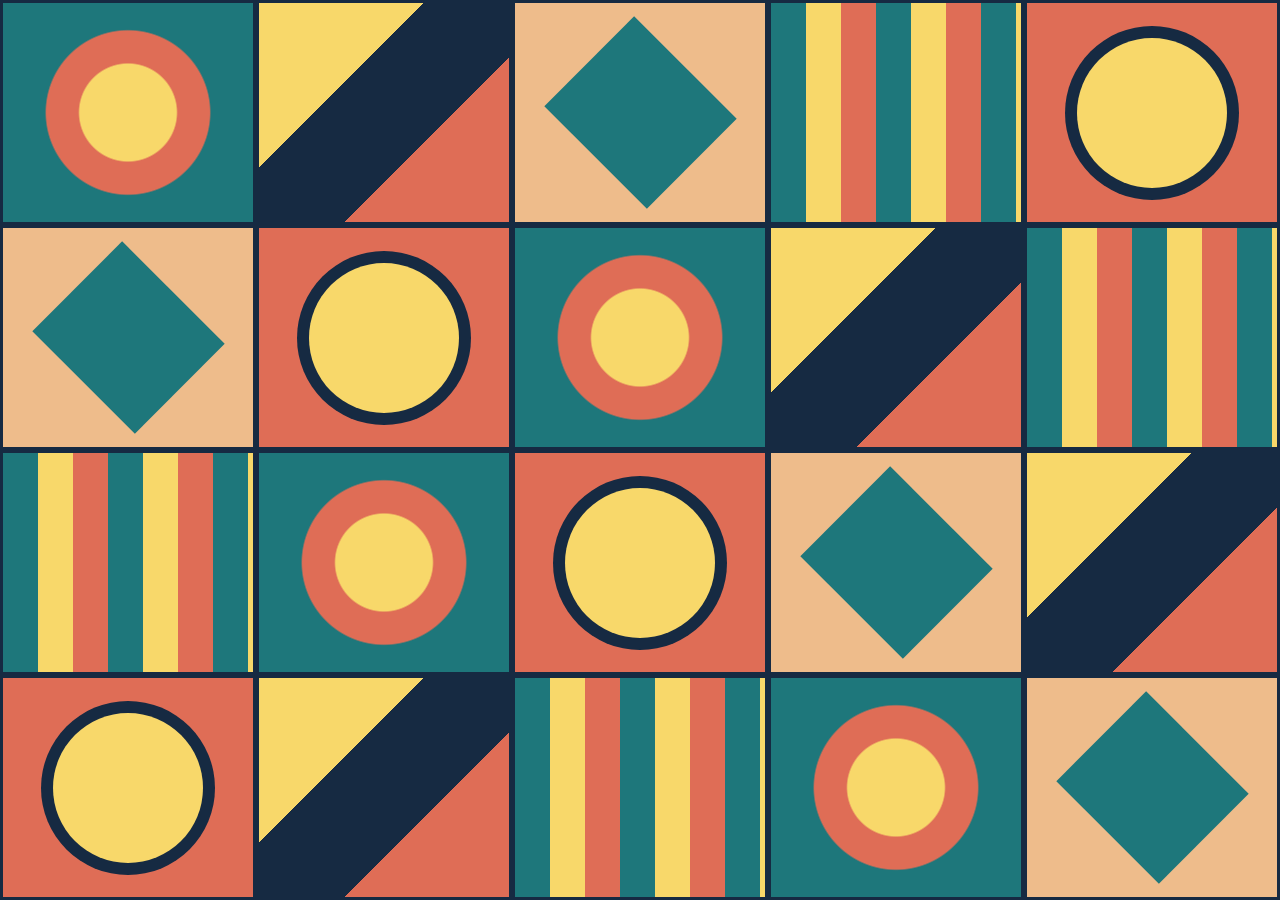
==== quilt/index.html @ cf6ec609 "Add files via upload" ====
<!DOCTYPE html>
<html lang="en">
<head>
  <meta charset="UTF-8">
  <title>Geometric Quilt</title>
  <meta name="viewport" content="width=device-width,initial-scale=1">
  <link rel="stylesheet" href="css/style.css">
</head>
<body>
  <div class="quilt">
    <div class="tile circle"></div>
    <div class="tile diagonal"></div>
    <div class="tile diamond"></div>
    <div class="tile stripes"></div>
    <div class="tile sun"></div>
    <div class="tile diamond"></div>
    <div class="tile sun"></div>
    <div class="tile circle"></div>
    <div class="tile diagonal"></div>
    <div class="tile stripes"></div>
    <div class="tile stripes"></div>
    <div class="tile circle"></div>
    <div class="tile sun"></div>
    <div class="tile diamond"></div>
    <div class="tile diagonal"></div>
    <div class="tile sun"></div>
    <div class="tile diagonal"></div>
    <div class="tile stripes"></div>
    <div class="tile circle"></div>
    <div class="tile diamond"></div>
  </div>
</body>
</html>
---- quilt/css/style.css ----
* {
  margin: 0;
}

body {
  background-color: #162a42;
}

.quilt {
  display: grid;
  grid-template-columns: repeat(5, 1fr);
  grid-template-rows: repeat(4, 1fr);
  width: 100%;
  min-height: 100vh;
}

.tile {
  position: relative;
  overflow: hidden;
  border: 3px solid #162a42;
  box-sizing: border-box;
}

.circle {
  background: radial-gradient(circle, #f8d86a 0 29%, #df6d56 30% 49%, #1e777b 50%);
}

.diagonal {
  background: linear-gradient(135deg, #f8d86a 0 35%, #162a42 35% 65%, #df6d56 65%);
}

.diamond {
  background: #eebc8b;
}

.diamond::after {
  content: "";
  position: absolute;
  width: 58%;
  height: 58%;
  top: 21%;
  left: 21%;
  background: #1e777b;
  transform: rotate(45deg);
}

.stripes {
  background: repeating-linear-gradient(90deg, #1e777b 0 14%, #f8d86a 14% 28%, #df6d56 28% 42%);
}

.sun {
  background: #df6d56;
}

.sun::after {
  content: "";
  position: absolute;
  width: 60%;
  aspect-ratio: 1;
  top: 50%;
  left: 50%;
  transform: translate(-50%, -50%);
  border-radius: 50%;
  background: #f8d86a;
  box-shadow: 0 0 0 12px #162a42;
}

@media (max-width: 600px) {
  .quilt {
    grid-template-columns: repeat(4, 1fr);
    grid-template-rows: repeat(5, 1fr);
  }
}
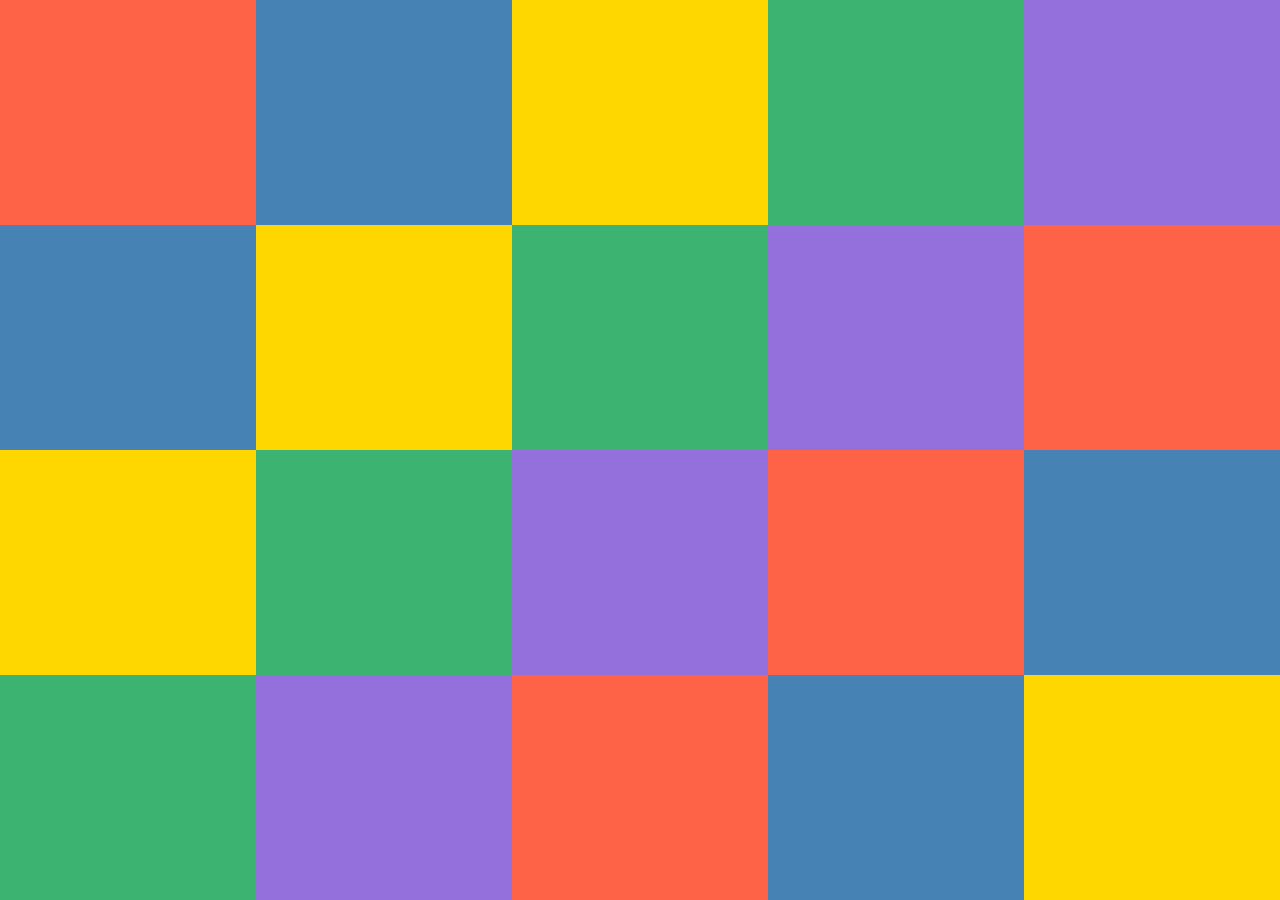
==== commit f50b3d2b: "Add files via upload" ====
--- a/quilt/index.html
+++ b/quilt/index.html
@@ -2,32 +2,32 @@
 <html lang="en">
 <head>
   <meta charset="UTF-8">
-  <title>Geometric Quilt</title>
+  <title>Quilt</title>
   <meta name="viewport" content="width=device-width,initial-scale=1">
   <link rel="stylesheet" href="css/style.css">
 </head>
 <body>
   <div class="quilt">
-    <div class="tile circle"></div>
-    <div class="tile diagonal"></div>
-    <div class="tile diamond"></div>
-    <div class="tile stripes"></div>
-    <div class="tile sun"></div>
-    <div class="tile diamond"></div>
-    <div class="tile sun"></div>
-    <div class="tile circle"></div>
-    <div class="tile diagonal"></div>
-    <div class="tile stripes"></div>
-    <div class="tile stripes"></div>
-    <div class="tile circle"></div>
-    <div class="tile sun"></div>
-    <div class="tile diamond"></div>
-    <div class="tile diagonal"></div>
-    <div class="tile sun"></div>
-    <div class="tile diagonal"></div>
-    <div class="tile stripes"></div>
-    <div class="tile circle"></div>
-    <div class="tile diamond"></div>
+    <div class="red"></div>
+    <div class="blue"></div>
+    <div class="yellow"></div>
+    <div class="green"></div>
+    <div class="purple"></div>
+    <div class="blue"></div>
+    <div class="yellow"></div>
+    <div class="green"></div>
+    <div class="purple"></div>
+    <div class="red"></div>
+    <div class="yellow"></div>
+    <div class="green"></div>
+    <div class="purple"></div>
+    <div class="red"></div>
+    <div class="blue"></div>
+    <div class="green"></div>
+    <div class="purple"></div>
+    <div class="red"></div>
+    <div class="blue"></div>
+    <div class="yellow"></div>
   </div>
 </body>
 </html>
--- a/quilt/css/style.css
+++ b/quilt/css/style.css
@@ -1,73 +1,17 @@
 * {
   margin: 0;
-}
-
-body {
-  background-color: #162a42;
 }
 
 .quilt {
   display: grid;
   grid-template-columns: repeat(5, 1fr);
   grid-template-rows: repeat(4, 1fr);
-  width: 100%;
-  min-height: 100vh;
+  width: 100vw;
+  height: 100vh;
 }
 
-.tile {
-  position: relative;
-  overflow: hidden;
-  border: 3px solid #162a42;
-  box-sizing: border-box;
-}
-
-.circle {
-  background: radial-gradient(circle, #f8d86a 0 29%, #df6d56 30% 49%, #1e777b 50%);
-}
-
-.diagonal {
-  background: linear-gradient(135deg, #f8d86a 0 35%, #162a42 35% 65%, #df6d56 65%);
-}
-
-.diamond {
-  background: #eebc8b;
-}
-
-.diamond::after {
-  content: "";
-  position: absolute;
-  width: 58%;
-  height: 58%;
-  top: 21%;
-  left: 21%;
-  background: #1e777b;
-  transform: rotate(45deg);
-}
-
-.stripes {
-  background: repeating-linear-gradient(90deg, #1e777b 0 14%, #f8d86a 14% 28%, #df6d56 28% 42%);
-}
-
-.sun {
-  background: #df6d56;
-}
-
-.sun::after {
-  content: "";
-  position: absolute;
-  width: 60%;
-  aspect-ratio: 1;
-  top: 50%;
-  left: 50%;
-  transform: translate(-50%, -50%);
-  border-radius: 50%;
-  background: #f8d86a;
-  box-shadow: 0 0 0 12px #162a42;
-}
-
-@media (max-width: 600px) {
-  .quilt {
-    grid-template-columns: repeat(4, 1fr);
-    grid-template-rows: repeat(5, 1fr);
-  }
-}
+.red { background-color: tomato; }
+.blue { background-color: steelblue; }
+.yellow { background-color: gold; }
+.green { background-color: mediumseagreen; }
+.purple { background-color: mediumpurple; }
